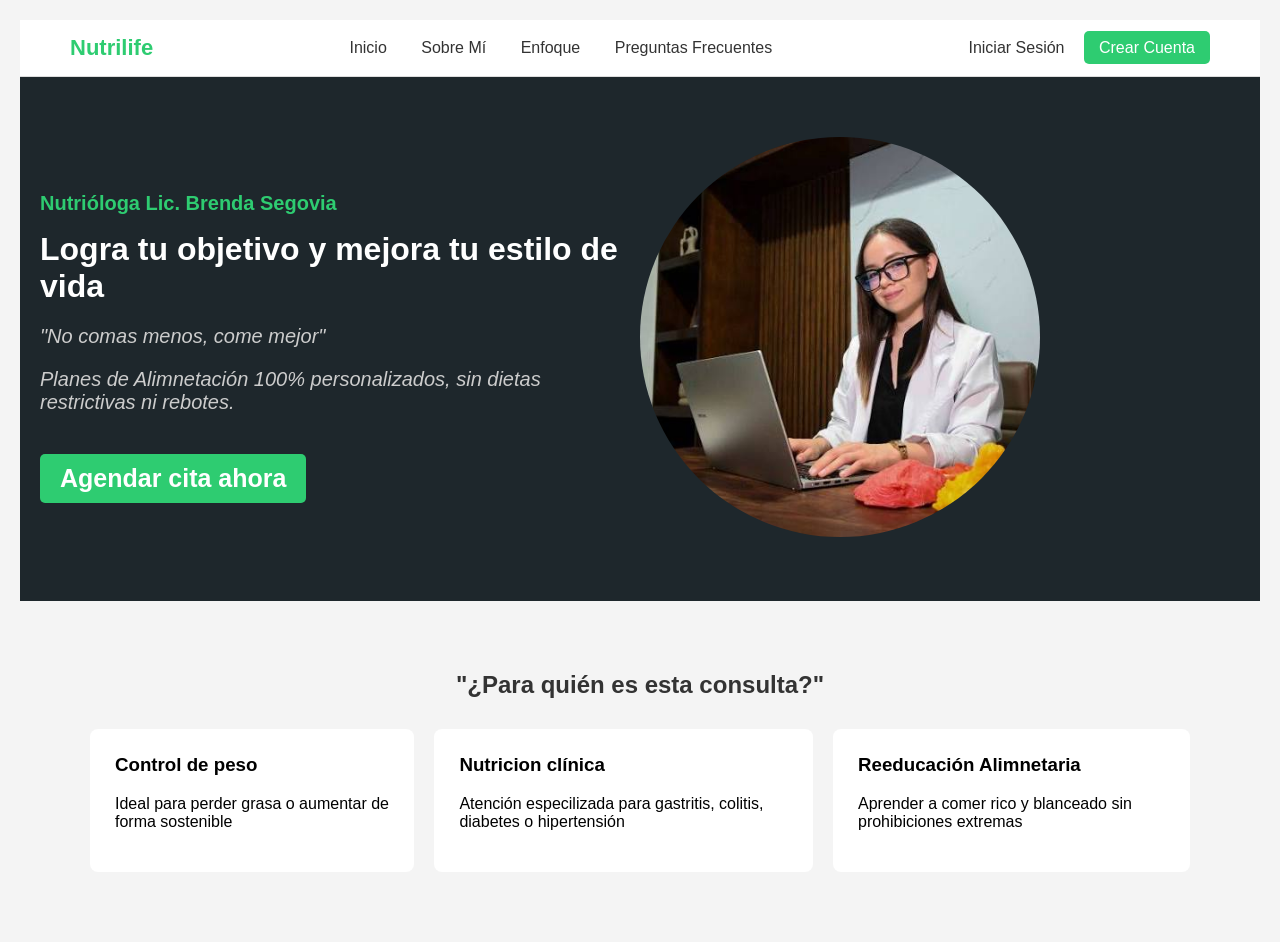
==== index.html @ e1020d09 "primer commit" ====
<!DOCTYPE html>
<html lang="en">
<head>
    <meta charset="UTF-8">
    <meta name="viewport" content="width=device-width, initial-scale=1.0">
    <title>NUTRILIFE-Lic. Brenda Segovia</title>
    <link rel="stylesheet" href="css/styles.css">
</head>
<body>
    <!-- //ESTA E SLA BARRA DE NAVEGACIÓN -->
    <header class="navbar">
        <div class ="logo">Nutrilife </div>
        <nav>
            <a href="index.html">Inicio</a>
            <a href="#">Sobre Mí</a>
            <a href="#">Enfoque</a>
            <a href="#">Preguntas Frecuentes</a>
        </nav>
        <div>
            <a href="#" class="btn-login">Iniciar Sesión</a>
            <a href="#"  class="btn-registro">Crear Cuenta</a>
        </div>
    </header>

    <section class="hero">
        <div class="hero-texto">
        <h1>Nutrióloga Lic. Brenda Segovia</h1>
        <h2>Logra tu objetivo y mejora tu estilo de vida</h2>
        <p>"No comas menos, come mejor"</p>
        <p>Planes de Alimnetación 100% personalizados, sin dietas restrictivas ni rebotes.</p>
        <a href="#" class="btn-agenda">Agendar cita ahora</a>
        </div>
<div class="hero-imagen">
    <img src="img/nutri.jpg" alt="Lic. Brenda Segovia">
</div>

    </section>

    <section class="seccion-columnas">
        <h2>"¿Para quién es esta consulta?"</h2>
        <div class="contenedor-flex">

            <div class="columna">
                <h3>Control de peso</h3>
                <p>Ideal para perder grasa o aumentar de forma sostenible </p>
            </div>

            <div class="columna">
                <h3>Nutricion clínica</h3>
                <p>Atención especilizada para gastritis, colitis, diabetes o hipertensión</p>
            </div>
            
            <div class="columna">
               <h3>Reeducación Alimnetaria</h3>
              <p>Aprender a comer rico y blanceado sin prohibiciones extremas</p>
            </div>
         </div>
       </section>

       <script src="js/script.js"></script>
</body>
</html>
---- css/styles.css ----
body{
font-family: Arial, Helvetica, sans-serif;
margin: 5px;
padding: 15px;
background-color: #f4f4f4;
}
/* Este es el estilo de la barrita de navegación */
.navbar{
    display: flex;
    justify-content: space-between;
    align-items: center;
    background-color: #ffffff;
    padding: 15px 50px;
    border-bottom: 1px solid #ddd;
}

.logo {
font-size: 22px;
font-weight: bold;
color: #2ECC71;
}

/* Este es el estilo de las opciones inicio de sesio, sobremi, enfoque y preguntas frecuentes */
.navbar nav a{
    text-decoration: none;
    color: #333;
    margin: 0 15px;
}
/* este es el boton de inicio de sesion en la barra de navegacion */
.btn-login{
    text-decoration: none;
    color: #333;
    margin-right: 15px;
}
/* este es el boton de crear cuenta en la barra de navegacion */
.btn-registro{
    text-decoration: none;
    background-color: #2ECC71;
    color: white;
    padding: 8px 15px;
    border-radius: 5px;
}
.hero{
    background-color: #1e272c;
    color: white;
    text-align: center;
    padding: 60px 20px;
    display: flex;
    justify-content: space-between;
    align-items: center;
}
 .hero-texto{
    flex: 1;
    text-align: left;
 }
 .hero-imagen{
float: 1;
text-align: center;
 margin-right:200px; /*para mover la imagen hacia la izquierda */
 }
 .hero-imagen img{
    width: 400px;
    height: 400px;
    border-radius: 50%;
     object-fit: cover;     /*para que la imagen no se deforme*/
 }
.hero h1{
    color: #2ECC71;
    font-size: 20px;
    text-align: left;
}
.hero h2{
    font-size: 32px;
    margin: 10px 0;
    text-align: left;
}
.hero p{
    font-size: 20px;
    font-style: italic;
    color: #ccc;
    text-align: left;
}
.btn-agenda{
    display: inline-block;
    margin-top: 20px;
    font-size: 25px;
    text-decoration: none;
    background-color: #2ECC71;
    color: white;
    padding: 10px 20px;
    border-radius: 5px;
    font-weight: bold;
}

.seccion-columnas{
    padding: 50px 20px;
    text-align: center;
}
.seccion-columnas h2{
    margin-bottom: 30px;
    color: #333;
   
}
.contenedor-flex{
    display: flex;
    justify-content: center;
    gap: 20px;
    max-width: 1100px;
    margin:  0 auto;
    border-color: #1e272c;
}
.columna{
    background-color: white;
    padding: 25px;
    border-radius: 8px;
    border: 1px solid #ddd
    flex: 1;
    text-align: left;
    }
    .columna h3{
        color: black;
        margin-top: 0;
    }
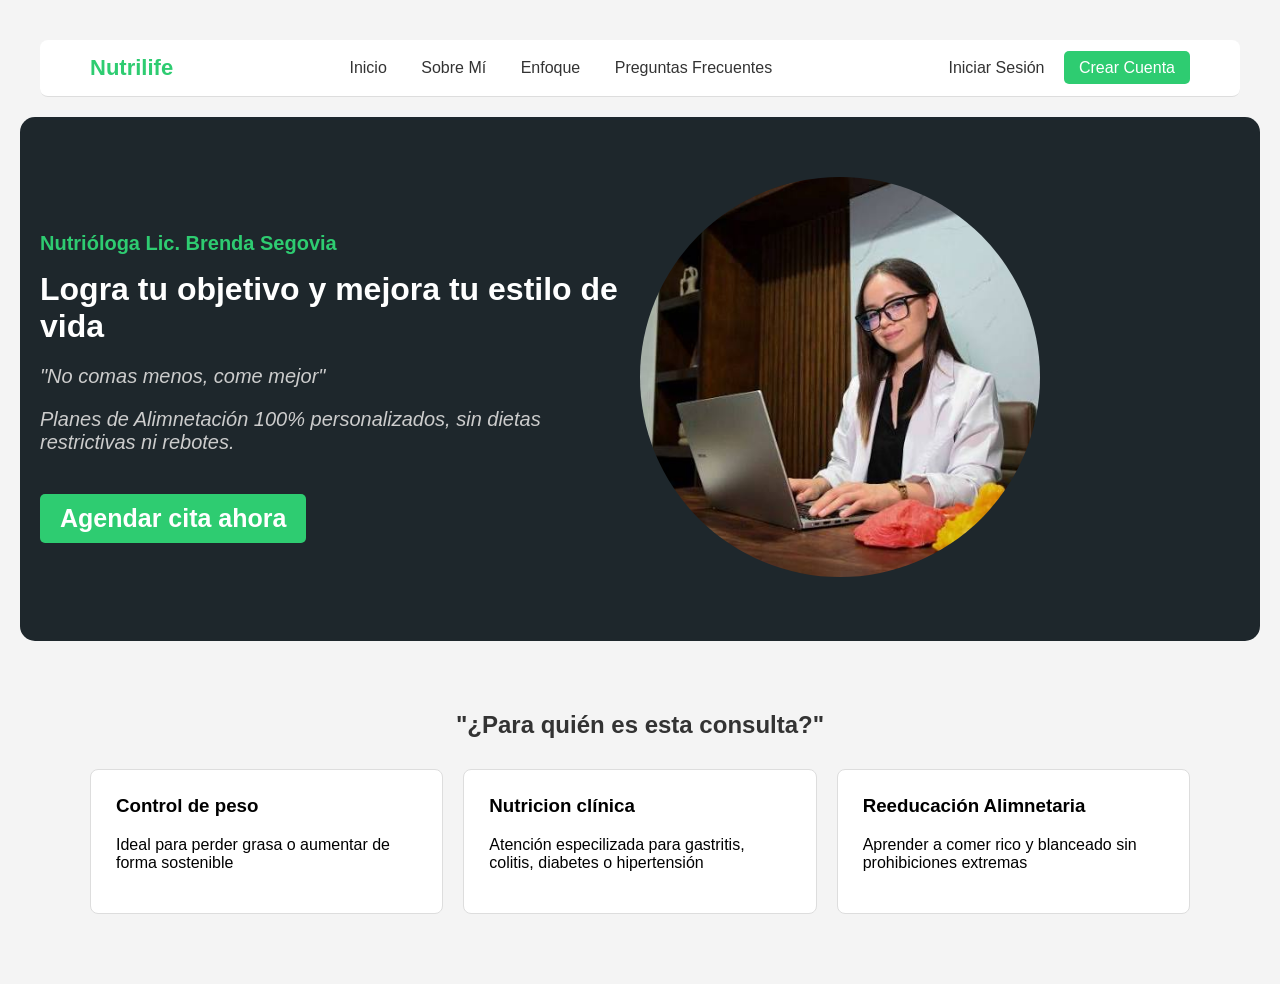
==== commit a121bc8c: "Pagina crear cuenta - (prueba)" ====
--- a/index.html
+++ b/index.html
@@ -51,12 +51,12 @@
             </div>
             
             <div class="columna">
-               <h3>Reeducación Alimnetaria</h3>
-              <p>Aprender a comer rico y blanceado sin prohibiciones extremas</p>
+                <h3>Reeducación Alimnetaria</h3>
+                <p>Aprender a comer rico y blanceado sin prohibiciones extremas</p>
             </div>
-         </div>
-       </section>
+        </div>
+    </section>
 
-       <script src="js/script.js"></script>
+    <script src="js/script.js"></script>
 </body>
 </html>
--- a/css/styles.css
+++ b/css/styles.css
@@ -11,7 +11,9 @@
     align-items: center;
     background-color: #ffffff;
     padding: 15px 50px;
+    border-radius: 8px;
     border-bottom: 1px solid #ddd;
+    margin: 20px;
 }
 
 .logo {
@@ -48,22 +50,23 @@
     display: flex;
     justify-content: space-between;
     align-items: center;
+    border-radius: 15px;
 }
- .hero-texto{
+.hero-texto{
     flex: 1;
     text-align: left;
- }
- .hero-imagen{
+}
+.hero-imagen{
 float: 1;
 text-align: center;
  margin-right:200px; /*para mover la imagen hacia la izquierda */
- }
- .hero-imagen img{
+}
+.hero-imagen img{
     width: 400px;
     height: 400px;
     border-radius: 50%;
-     object-fit: cover;     /*para que la imagen no se deforme*/
- }
+    object-fit: cover;     /*para que la imagen no se deforme*/
+}
 .hero h1{
     color: #2ECC71;
     font-size: 20px;
@@ -99,7 +102,7 @@
 .seccion-columnas h2{
     margin-bottom: 30px;
     color: #333;
-   
+
 }
 .contenedor-flex{
     display: flex;
@@ -113,11 +116,11 @@
     background-color: white;
     padding: 25px;
     border-radius: 8px;
-    border: 1px solid #ddd
+    border: 1px solid #ddd;
     flex: 1;
     text-align: left;
-    }
-    .columna h3{
+}
+.columna h3{
         color: black;
         margin-top: 0;
-    }+}
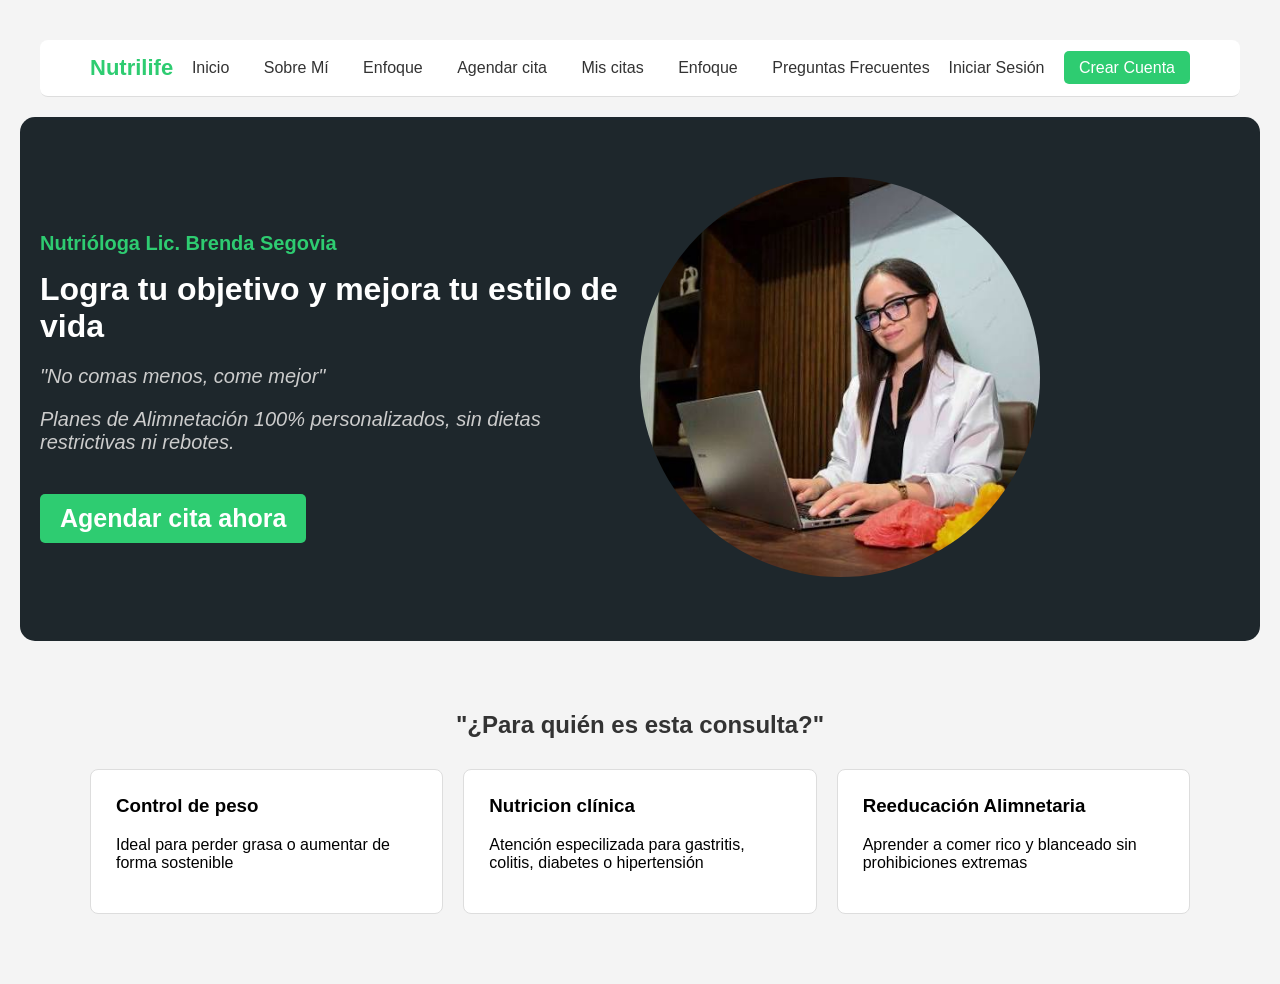
==== commit 39cf6a93: "Pagina Agendar cita y pequeñas modificaciones a la navbar" ====
--- a/index.html
+++ b/index.html
@@ -7,12 +7,15 @@
     <link rel="stylesheet" href="css/styles.css">
 </head>
 <body>
-    <!-- //ESTA E SLA BARRA DE NAVEGACIÓN -->
+    <!-- //ESTA ES LA BARRA DE NAVEGACIÓN -->
     <header class="navbar">
         <div class ="logo">Nutrilife </div>
         <nav>
             <a href="index.html">Inicio</a>
             <a href="#">Sobre Mí</a>
+            <a href="#">Enfoque</a>                
+            <a href="#">Agendar cita</a>
+            <a href="#">Mis citas</a>
             <a href="#">Enfoque</a>
             <a href="#">Preguntas Frecuentes</a>
         </nav>
--- a/css/styles.css
+++ b/css/styles.css
@@ -123,4 +123,676 @@
 .columna h3{
         color: black;
         margin-top: 0;
-}+}
+
+    /* AQUI ESTA EL ESTILO DE LA INTERFAZ "SOBRE MI" */
+    .main-container{
+        padding: 40px 20px;
+        display: flex;
+        justify-content: center;
+        background-color: #f4f5f7;
+    }
+    .profile-card{
+        background-color: white;
+        width: 100%;
+        max-width: 2100px;
+        border-radius: 20px;
+        box-shadow: 0 10px 30px rgba(0, 0,0, 0);
+        display: grid;
+        grid-template-columns: 300px 1fr;
+        overflow: hidden;
+        border: 1px solid #eaeaea;
+    }
+    /* Columna de la foto de perfil */
+    .foto-perfil{
+        background-color: #1a2228;
+        color: white;
+        padding: 40px 20px;
+        display: flex;
+        flex-direction: column;
+        align-items: center;
+        text-align: center;
+    }
+    .foto-perfil p:first-child{
+        width: 180px;
+        height: 180px;background-color: #263238;
+        border-radius: 50%;
+        display: flex;
+        align-items: center;
+        justify-content: center;
+        color: #8a9ba8;
+        font-size: 20px;
+        margin-bottom: 30px;
+        border: 2px dashed #37474F;
+    }
+    .foto-perfil img{
+        width: 200px;
+        height: 200px;
+        border-radius: 50%;
+        object-fit: cover;
+        border: 3px solid #37474f;
+        margin-bottom: 20px;
+    }
+    .foto-perfil h2{
+        font-size: 22PX;
+        margin-bottom: 18PX;
+    }
+    .foto-perfil .especialidad{
+        color: #10b981;
+        font-size: 20px;
+        font-weight: 600;
+        margin-bottom: 20px;
+        line-height: 1.4;
+    }
+.foto-perfil .cedula,
+.foto-perfil .consultas{
+    color: #90a4ae;
+    font-size: 20px;
+    margin-bottom: 10px;
+}
+
+/* FORMATO DE LA COLUMNA DERECHA */
+.contenido-perfil {
+    padding: 50px;  
+}
+.conocer{
+    color: #10b981;
+    font-size: 20px;
+    font-weight: bold;
+    letter-spacing: 1px;
+    display: block;
+    margin-bottom: 10px;
+}
+.contenido-perfil h1 {
+    font-size: 26px;
+    color: #111;
+    margin-bottom: 20px;
+    line-height: 1.3;
+    text-align: justify;
+}
+.biotext{
+    color: #555;
+    font-size: 18px;
+    line-height: 1.6;
+    margin-bottom: 16px;
+}
+
+.cajas-informacion{
+    background-color: #fafbfc;
+    border: 1px solid   #eaeaea;
+    border-radius: 12px;
+    padding: 20px;
+    margin: 20px 0;
+}
+.caja-mitad{
+    display: inline-block;
+    width: calc(50% - 12px);
+    vertical-align: top;
+    margin: 20px 8px 20px 0;
+    box-sizing: border-box;
+}
+@media (max-width: 700px) {
+    .caja-mitad {
+        display: block;
+        width: 100%;
+        margin: 20px 0;
+    }
+}
+.caja.mitad{
+    margin-right: 0;
+}
+.cajas-informacion h2{
+    font-size: 25px;
+    margin-bottom: 10px;
+    color: #222;
+    text-justify: auto;
+}
+.cajas-informacion ul{
+    list-style:circle;
+    padding-left: 5p;
+}
+.cajas-informacion ul li{
+    font-size: 20px;
+    color: #666;
+    margin-bottom: 6px;
+}
+
+/* DISEÑO DEL BOTON AGREGAR */
+.boton-Agendar{
+    margin-top: 20px;
+    font-size: 25px;
+    text-decoration: none;
+    background-color: #2ECC71;
+    color: white;
+    padding: 10px 20px;
+    border-radius: 5px;
+    font-weight: bold;
+}
+
+/* TERCER PÁGINA ENFOQUE NUTRICIONAL */
+/* <<<<<<< HEAD */
+/* ======= */
+.contendor-enfoque{
+    max-width: 1000px;
+    margin: 40px auto;
+    font-family: Arial, Helvetica, sans-serif;
+    color: #333333;
+}
+.subtitulo-metodologia{
+    color: #2ECC71;
+    font-weight: bold;
+    font-size: 20px;
+    margin-bottom: 5px;
+}
+
+.titulo-principal{
+font-weight: bold;
+font-size: 20px;
+margin: 25px 0 10px 0;
+color: #1a1a1a;
+}
+
+.descripcion{
+    color: #666666;
+    font-size: 20px;
+    margin-bottom: 30px;
+}
+/* ESTILOS DE LAS TARJETITAS */
+.tabla-tarjetas{
+    width: 100%;
+    border-collapse: separate;
+    border-spacing: 20px;    /*separa las tarjetiras entre si */
+    margin-bottom: 30px;
+}
+/* TARJETITAS BLANCAS */
+.tarjeta-blanca{
+    width: 33.33%;
+    background-color: white;
+    border: 1px solid #e2e8f0;
+    border-radius: 12px;
+    padding: 25px;
+    vertical-align: top;
+    box-shadow: 0px 4px 10px rgba(0, 0, 0, 0.03);
+}
+.tarjeta-blanca h3{
+    font-size: 20px;
+    margin: 15px 0 10px 0;
+    color: #1a1a1a;
+}
+.tarjeta-blanca p{
+    color: #666666;
+    font-size: 18px;
+    line-height: 1.5;
+}
+.icono{
+    width: 35px;
+    height: 35px;
+    background-color: #e8f8f0;
+    border-radius: 5px;
+    display: flex;
+    align-items: center;
+    justify-content: center;
+}
+/* ESTILOS TARJETITAS OSCURAS */
+.banner-oscuro{
+    background-color: #1e272c;
+    border-radius: 15px;
+    padding: 30px 20px;
+    color: #ffffff;
+}
+.banner-oscuro h2{
+    font-size: 25px;
+    margin-left: 20px;
+    margin-bottom: 10px;
+}
+.tarjeta-oscura{
+    width: 33.33%;
+    background-color: #334155;
+    border-radius: 10px;
+    padding: 20px;
+    vertical-align: top;
+}
+.paso{
+    color: #27ae60;
+    font-size: 20px;
+    margin: 0 0 10px 0;
+}
+.tarjeta-oscura p{
+    color: #cbd5e1;
+    font-size: 20px;
+    line-height: 1.5;
+    margin: 0;
+}
+
+/* PAGINA DE PREGUNTAS FRECUENTES */
+/* >>>>>>> 46977d1d4c8003766dfaefd8cfdb6135f203073b */
+
+
+
+/* ESTILO DE LA PAGINA "CREAR CUENTEA" */
+.form_CrearCuenta{
+    max-width: 600px;
+    margin: 0 auto;  /* CENTRA EL FORMULARIO HORIZONTALMENTE  */
+    background-color: #ffffff; 
+    padding: 30px;
+    border-radius: 12px;
+    border: 1px solid #ffffff;
+    box-shadow: 0 4px 12px #cee2d6
+}
+
+.encabezado{
+    text-align: center;
+    border-bottom: 4px solid #2ECC71;
+    padding-bottom: 15px;
+    margin-bottom: 20px;
+}
+
+
+.campo-contrasena {
+    display: flex;
+    align-items: center;
+    gap: 8px;
+}
+
+.campo-confirmarContrasena{
+    display: flex;
+    align-items: center;
+    gap: 8px;
+}
+
+.campo-contrasena input {
+    flex: 1;
+    min-width: 0;
+    padding: 10px;
+}
+
+.campo-confirmarContrasena input {
+    flex: 1;
+    min-width: 0;
+    padding: 10px;
+}
+
+.campo-contrasena button {
+    display: flex;
+    align-items: center;
+    justify-content: center;
+    padding: 8px;
+    background-color: white;
+    border: 1px solid #ddd;
+    border-radius: 6px;
+    cursor: pointer;
+}
+
+.icono {
+    width: 22px;
+    height: 22px;
+    fill: none;
+    stroke: #333;
+    stroke-width: 1.8;
+    stroke-linecap: round;
+    stroke-linejoin: round;
+}
+
+.campo-contrasena button:hover {
+    background-color: #eee;
+}
+
+.botonRegistrarse {
+    display: flex;
+    justify-content: center;
+    align-items: center;
+    width: 250px;
+    padding: 15px 20px;
+    margin: 20px auto;
+    background-color: #2ECC71;
+    color: white;
+    font-size: 18px;
+    font-weight: bold;
+    border: none;
+    border-radius: 8px;
+    cursor: pointer;
+    transition: background-color 0.3s, transform 0.2s;
+}
+
+.botonRegistrarse:hover {
+    background-color: #27AE60;
+    transform: scale(1.03);
+}
+
+
+
+/* ESTILO DE AGENDAR CITA */
+.contenedorCita {
+    max-width: 1250px;
+    margin: 25px auto;
+    padding: 0 25px;
+    font-family: Arial, Helvetica, sans-serif;
+    color: #273238;
+}
+
+.tituloCita {
+    font-weight: bold;
+    font-size: 25px;
+    margin: 0;
+    color: #20292e;
+}
+
+.subtituloCita {
+    color: #74808c;
+    font-size: 14px;
+    margin: 5px 0 20px;
+}
+
+/* DISTRIBUCIÓN DE LAS DOS COLUMNAS */
+.contenidoCita {
+    display: grid;
+    grid-template-columns: 2fr 1.05fr;
+    gap: 22px;
+    align-items: start;
+}
+
+/* TARJETAS PRINCIPALES */
+.form_AgendarCita,
+.resumenCita {
+    background-color: #ffffff;
+    padding: 30px;
+    border: 1px solid #e1e6ea;
+    border-radius: 14px;
+    box-sizing: border-box;
+}
+
+.form_AgendarCita h3,
+.resumenCita h3 {
+    font-size: 16px;
+    margin: 0 0 15px;
+    color: #273238;
+}
+
+/* BARRA DEL MES */
+.mesCalendario {
+    display: flex;
+    justify-content: space-between;
+    align-items: center;
+    background-color: #f5f6f8;
+    border-radius: 8px;
+    padding: 5px 10px;
+    margin-bottom: 12px;
+    font-size: 14px;
+}
+
+.flechaMes {
+    background: transparent;
+    border: none;
+    cursor: pointer;
+    padding: 5px 10px;
+    color: #65717c;
+    font-size: 18px;
+}
+
+/* DÍAS DEL CALENDARIO */
+.diasCalendario {
+    display: grid;
+    grid-template-columns: repeat(7, minmax(0, 1fr));
+    gap: 10px;
+    margin-bottom: 18px;
+}
+
+.dia {
+    display: flex;
+    flex-direction: column;
+    align-items: center;
+    gap: 6px;
+    padding: 12px 2px;
+    background: #f7f8fa;
+    border: 1px solid #e4e8ed;
+    border-radius: 9px;
+    color: #273238;
+    cursor: pointer;
+}
+
+.dia span {
+    font-size: 11px;
+    color: #77818d;
+}
+
+.dia strong {
+    font-size: 14px;
+}
+
+.dia.seleccionado {
+    background: #2ecc71;
+    color: white;
+    border-color: #2ecc71;
+}
+
+.dia.seleccionado span {
+    color: white;
+}
+
+.deshabilitado {
+    background-color: #f0f1f4;
+    color: #a0a8b5;
+    border-color: #f0f1f4;
+    cursor: not-allowed;
+}
+
+/* HORARIOS */
+.etiquetaHorario {
+    font-size: 12px;
+    font-weight: bold;
+    margin: 0 0 12px;
+}
+
+.horarios {
+    display: grid;
+    grid-template-columns: repeat(4, minmax(0, 1fr));
+    gap: 12px;
+    margin-bottom: 22px;
+}
+
+.hora {
+    padding: 13px 5px;
+    border: 1px solid #e0e5eb;
+    border-radius: 8px;
+    background-color: #f8f9fa;
+    color: #303b43;
+    cursor: pointer;
+    font-size: 12px;
+}
+
+.hora.seleccionado {
+    background-color: #e5f8ec;
+    color: #16b85c;
+    border: 1px solid #16c765;
+    font-weight: bold;
+}
+
+/* MODALIDADES */
+.modalidades {
+    display: grid;
+    grid-template-columns: 1fr 1fr;
+    gap: 14px;
+    margin-bottom: 22px;
+}
+
+.modalidad {
+    display: flex;
+    align-items: center;
+    gap: 12px;
+    padding: 15px;
+    text-align: left;
+    border: 1px solid #e0e5eb;
+    border-radius: 9px;
+    background-color: #f8f9fa;
+    color: #273238;
+    cursor: pointer;
+}
+
+.modalidad.seleccionado {
+    border: 1px solid #16c765;
+    background-color: #e5f8ec;
+}
+
+.iconoModalidad {
+    font-size: 20px;
+}
+
+.modalidad strong,
+.modalidad small {
+    display: block;
+}
+
+.modalidad strong {
+    font-size: 12px;
+    margin-bottom: 5px;
+}
+
+.modalidad small {
+    color: #75808c;
+    font-size: 11px;
+}
+
+/* OBSERVACIONES */
+.observaciones {
+    width: 100%;
+    min-height: 90px;
+    box-sizing: border-box;
+    padding: 14px;
+    border: 1px solid #e0e5eb;
+    border-radius: 8px;
+    font-family: inherit;
+    font-size: 13px;
+    resize: vertical;
+    margin-bottom: 22px;
+}
+
+.observaciones:focus {
+    outline: 1px solid #2ecc71;
+    border-color: #2ecc71;
+}
+
+/* BOTÓN DE CONFIRMACIÓN */
+.btnConfirmar {
+    width: 100%;
+    padding: 14px;
+    background-color: #2ecc71;
+    color: white;
+    border: none;
+    border-radius: 8px;
+    font-size: 14px;
+    font-weight: bold;
+    cursor: pointer;
+}
+
+.btnConfirmar:hover {
+    background-color: #27ae60;
+}
+
+/* TARJETA DE RESUMEN */
+.perfilNutriologa {
+    display: flex;
+    align-items: center;
+    gap: 12px;
+    background-color: #f6f7f8;
+    padding: 16px;
+    border-radius: 10px;
+    margin-bottom: 18px;
+}
+
+.avatarNutriologa {
+    width: 40px;
+    height: 40px;
+    color: white;
+    display: flex;
+    align-items: center;
+    justify-content: right;
+}
+
+.avarNutri{
+    width: 55px;
+    height: 55px;
+    border-radius: 50%; /* VUELVE LA IMAGEN TOTALMENTE CIRCULAR */
+    border: 2px solid #0b0910e9 ;
+    object-fit: cover;
+}
+
+.perfilNutriologa strong,
+.perfilNutriologa span {
+    display: block;
+}
+
+.perfilNutriologa strong {
+    font-size: 13px;
+    margin-bottom: 4px;
+}
+
+.perfilNutriologa span {
+    font-size: 11px;
+    color: #16bf60;
+}
+
+.detalleCita p {
+    display: flex;
+    align-items: baseline;
+    gap: 7px;
+    font-size: 12px;
+    margin: 14px 0;
+}
+
+.detalleCita p span {
+    color: #73808c;
+}
+
+.detalleCita p strong {
+    font-size: 11px;
+}
+
+.textoVerde {
+    color: #16bf60;
+}
+
+.politicaCancelacion {
+    border-top: 1px solid #e4e8ed;
+    padding-top: 16px;
+    margin-top: 20px;
+}
+
+.politicaCancelacion strong {
+    color: #ed7a18;
+    font-size: 11px;
+}
+
+.politicaCancelacion p {
+    color: #75808c;
+    font-size: 11px;
+    line-height: 1.5;
+}
+
+/* ADAPTACIÓN A PANTALLAS PEQUEÑAS */
+@media (max-width: 850px) {
+    .contenidoCita {
+        grid-template-columns: 1fr;
+    }
+}
+
+@media (max-width: 550px) {
+    .contenedorCita {
+        padding: 0 12px;
+    }
+    .form_AgendarCita,
+    .resumenCita {
+        padding: 18px;
+    }
+
+    .diasCalendario {
+        gap: 4px;
+    }
+
+    .horarios {
+        grid-template-columns: repeat(2, minmax(0, 1fr));
+    }
+
+    .modalidades {
+        grid-template-columns: 1fr;
+    }
+}
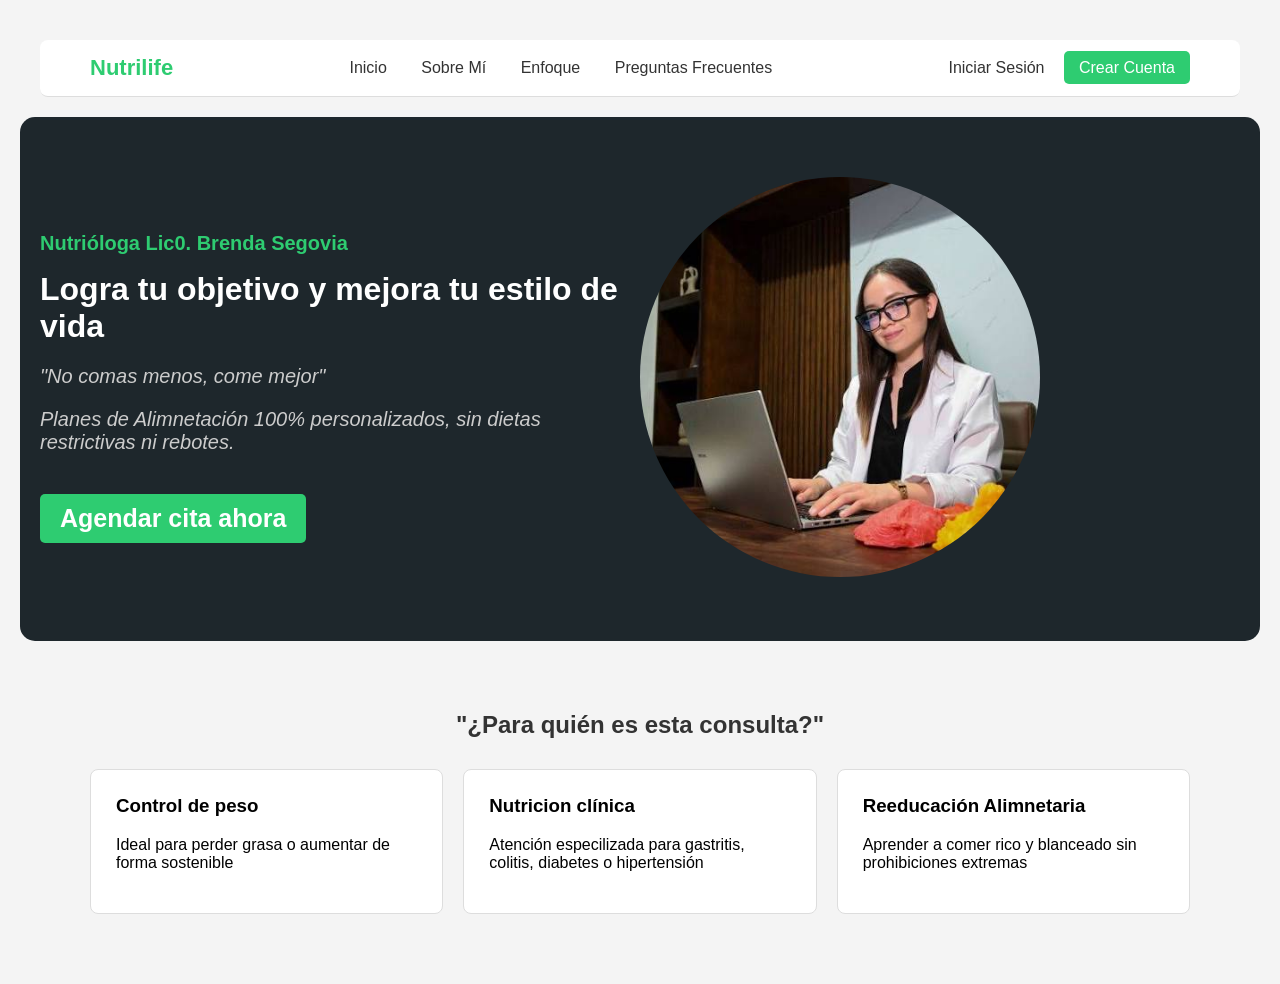
==== commit f8c3d008: "fix folders" ====
--- a/index.html
+++ b/index.html
@@ -7,27 +7,24 @@
     <link rel="stylesheet" href="css/styles.css">
 </head>
 <body>
-    <!-- //ESTA ES LA BARRA DE NAVEGACIÓN -->
+    <!-- //ESTA E SLA BARRA DE NAVEGACIÓN -->
     <header class="navbar">
         <div class ="logo">Nutrilife </div>
         <nav>
             <a href="index.html">Inicio</a>
-            <a href="#">Sobre Mí</a>
-            <a href="#">Enfoque</a>                
-            <a href="#">Agendar cita</a>
-            <a href="#">Mis citas</a>
-            <a href="#">Enfoque</a>
-            <a href="#">Preguntas Frecuentes</a>
+            <a href="sobremi.html">Sobre Mí</a>
+            <a href="EnfoqueNutricional.html">Enfoque</a>
+            <a href="preguntasfrecuentes.html">Preguntas Frecuentes</a>
         </nav>
         <div>
-            <a href="#" class="btn-login">Iniciar Sesión</a>
-            <a href="#"  class="btn-registro">Crear Cuenta</a>
+            <a href="iniciarsesion.html" class="btn-login">Iniciar Sesión</a>
+            <a href="crearCuenta.html"  class="btn-registro">Crear Cuenta</a>
         </div>
     </header>
 
     <section class="hero">
         <div class="hero-texto">
-        <h1>Nutrióloga Lic. Brenda Segovia</h1>
+        <h1>Nutrióloga Lic0. Brenda Segovia</h1>
         <h2>Logra tu objetivo y mejora tu estilo de vida</h2>
         <p>"No comas menos, come mejor"</p>
         <p>Planes de Alimnetación 100% personalizados, sin dietas restrictivas ni rebotes.</p>
--- a/css/styles.css
+++ b/css/styles.css
@@ -4,6 +4,8 @@
 padding: 15px;
 background-color: #f4f4f4;
 }
+
+    /*********************************************FARY**********************************************************************/
 /* Este es el estilo de la barrita de navegación */
 .navbar{
     display: flex;
@@ -270,8 +272,6 @@
 }
 
 /* TERCER PÁGINA ENFOQUE NUTRICIONAL */
-/* <<<<<<< HEAD */
-/* ======= */
 .contendor-enfoque{
     max-width: 1000px;
     margin: 40px auto;
@@ -283,6 +283,7 @@
     font-weight: bold;
     font-size: 20px;
     margin-bottom: 5px;
+    margin: 25px;
 }
 
 .titulo-principal{
@@ -290,12 +291,14 @@
 font-size: 20px;
 margin: 25px 0 10px 0;
 color: #1a1a1a;
+margin: 25px;
 }
 
 .descripcion{
     color: #666666;
     font-size: 20px;
     margin-bottom: 30px;
+    margin: 25px;
 }
 /* ESTILOS DE LAS TARJETITAS */
 .tabla-tarjetas{
@@ -339,6 +342,7 @@
     border-radius: 15px;
     padding: 30px 20px;
     color: #ffffff;
+    margin: 25px;
 }
 .banner-oscuro h2{
     font-size: 25px;
@@ -365,10 +369,82 @@
 }
 
 /* PAGINA DE PREGUNTAS FRECUENTES */
-/* >>>>>>> 46977d1d4c8003766dfaefd8cfdb6135f203073b */
-
-
-
+.contenedor-preguntas{
+    max-width: 800px;
+    margin: 15px;
+    font-family: Arial, Helvetica, sans-serif;
+    color: #333333;
+}
+.subtitulo-centro{
+    color: #27ae60;
+    font-weight: bold;
+    margin: 25px;  
+}
+.titulo-principal{
+    font-family: Arial, Helvetica, sans-serif;
+    font-size: 40px;
+}
+.descripcion1{
+    color: #666666;
+    margin: 25px;
+    font-size: 20px;
+}
+.contenedor-1, .contenedor-2, .contenedor-3, .contenedor-4, .contenedor-5 {
+    background-color: white;
+    border-radius: 20px;
+    padding: 30px 20px;
+    color: #1a1a1a;
+    margin: 25px auto;
+    max-width: 1800px;
+    cursor: pointer;
+}
+.faq-header {
+    display: flex;
+    justify-content: space-between;
+    align-items: center;
+}
+
+.faq-header h3 {
+    margin: 0;
+    font-size: 18px;
+}
+
+.flecha {
+    color: #2ECC71;
+    font-weight: bold;
+}
+
+.faq-content {
+    display: none;
+    margin-top: 15px;
+    color: #555;
+}
+
+.banner-negro{
+    background-color:#1e272c;
+    border-radius: 20px;
+    padding: 30px 20px;
+    color: #ccc;
+    font-family: Arial, Helvetica, sans-serif;
+    font-size: 20px; 
+    display: flex;
+    justify-content: space-between;  
+    align-items: center;
+    max-width: 1800px;
+    margin: 25px auto;   
+}
+
+.boton-Agendar-ahora{
+    font-size: 25px;
+    text-decoration: none;
+    background-color: #2ECC71;
+    color: white;
+    padding: 10px 20px;
+    border-radius: 10px;
+    font-weight: bold;
+    white-space: nowrap;
+    cursor: pointer;
+}
 /* ESTILO DE LA PAGINA "CREAR CUENTEA" */
 .form_CrearCuenta{
     max-width: 600px;
@@ -460,6 +536,7 @@
 }
 
 
+/*********************************************LEO**********************************************************************/
 
 /* ESTILO DE AGENDAR CITA */
 .contenedorCita {
@@ -795,4 +872,4 @@
     .modalidades {
         grid-template-columns: 1fr;
     }
-}
+}
